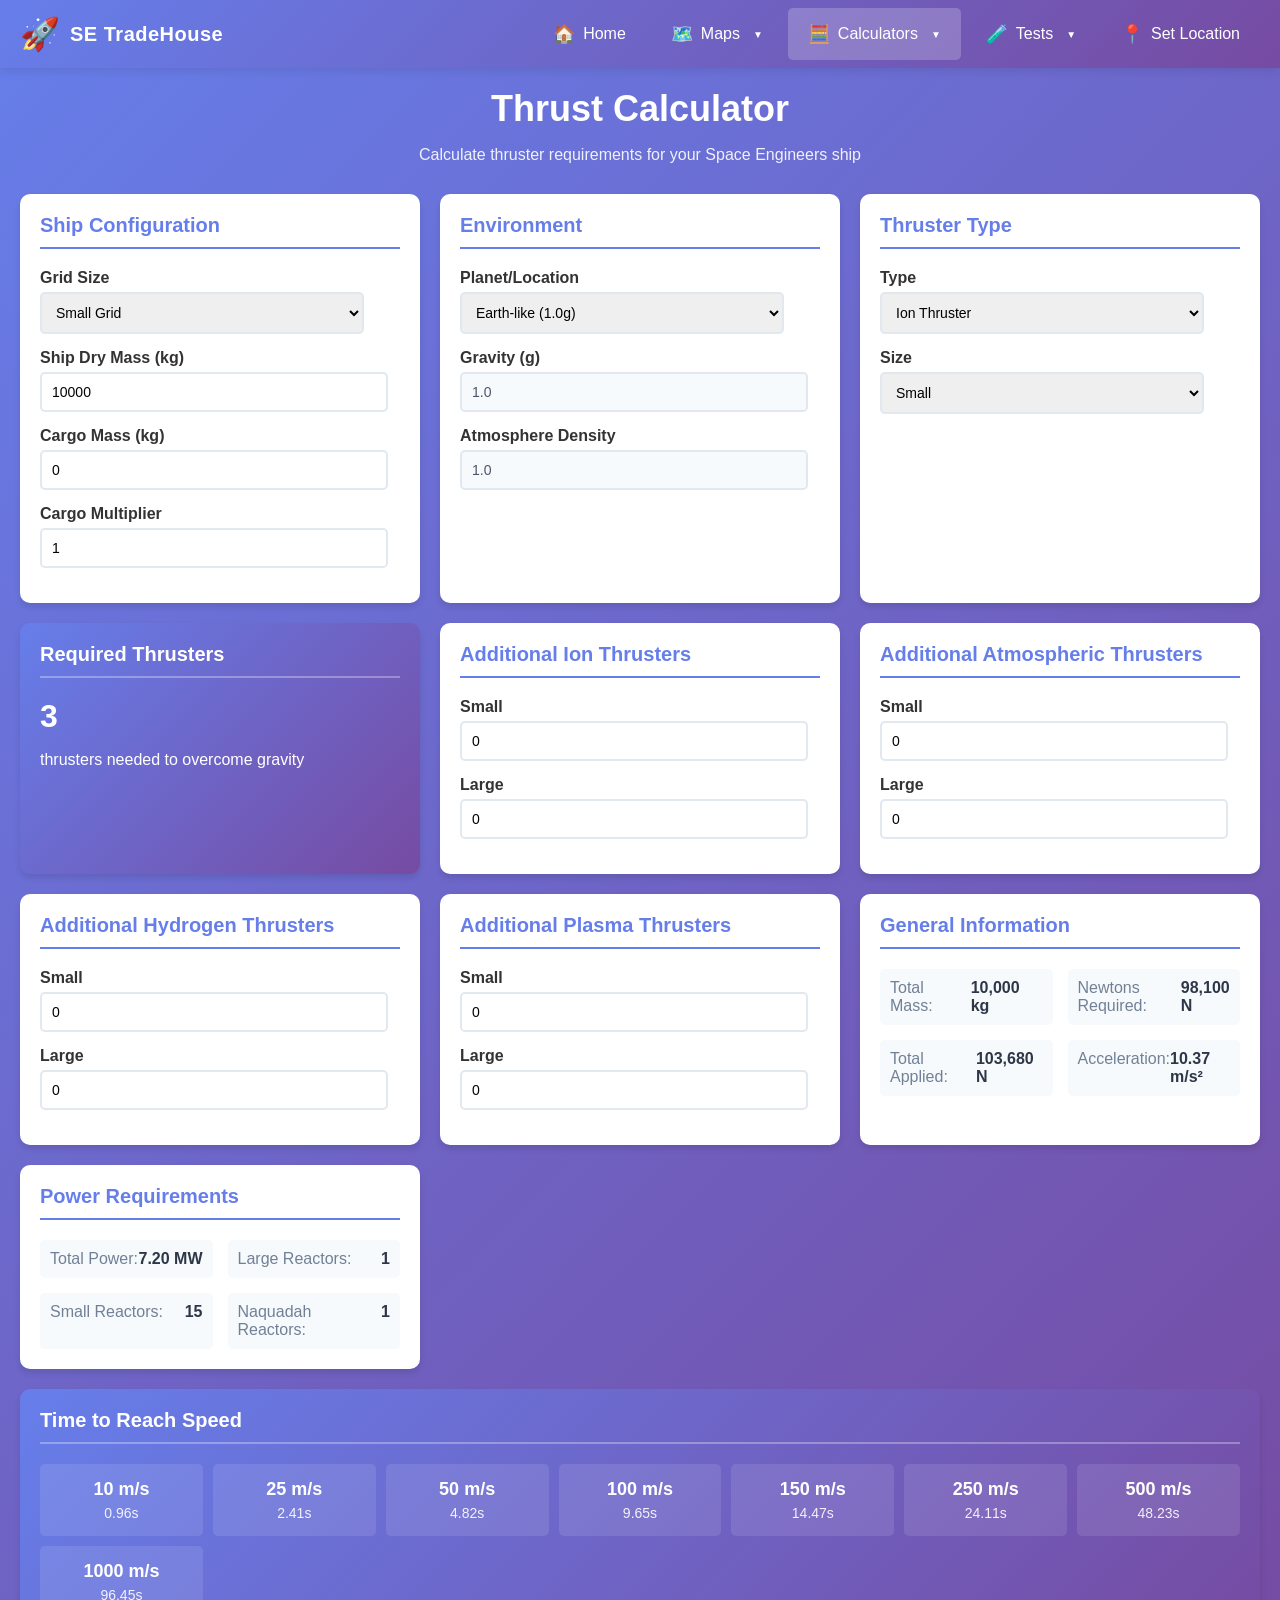
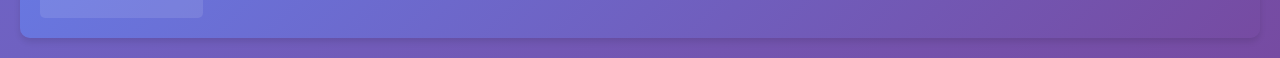
==== calculators/thrust.html @ a6f76e21 "closer to a fully working system adds thruster calculator and maps. also more unit tests and can see" ====
<!DOCTYPE html>
<html lang="en">
<head>
  <meta charset="UTF-8">
  <meta name="viewport" content="width=device-width, initial-scale=1.0">
  <title>Thrust Calculator - SE TradeHouse</title>
  <link rel="stylesheet" href="../nav.css">
  <link rel="stylesheet" href="../gpsManager.css">
  <style>
    body {
      margin: 0;
      padding: 0;
      font-family: 'Segoe UI', Tahoma, Geneva, Verdana, sans-serif;
      background: linear-gradient(135deg, #667eea 0%, #764ba2 100%);
      min-height: 100vh;
    }

    .container {
      max-width: 1400px;
      margin: 0 auto;
      padding: 20px;
    }

    .header {
      text-align: center;
      color: white;
      margin-bottom: 30px;
    }

    .header h1 {
      font-size: 36px;
      margin: 0 0 10px 0;
    }

    .header p {
      font-size: 16px;
      opacity: 0.9;
    }

    .calculator-grid {
      display: grid;
      grid-template-columns: repeat(auto-fit, minmax(350px, 1fr));
      gap: 20px;
      margin-bottom: 20px;
    }

    .card {
      background: white;
      border-radius: 10px;
      padding: 20px;
      box-shadow: 0 4px 6px rgba(0, 0, 0, 0.1);
    }

    .card h2 {
      margin: 0 0 20px 0;
      color: #667eea;
      font-size: 20px;
      border-bottom: 2px solid #667eea;
      padding-bottom: 10px;
    }

    .form-group {
      margin-bottom: 15px;
    }

    .form-group label {
      display: block;
      margin-bottom: 5px;
      font-weight: 600;
      color: #333;
    }

    .form-group input,
    .form-group select {
      width: 90%;
      padding: 10px;
      border: 2px solid #e2e8f0;
      border-radius: 5px;
      font-size: 14px;
      transition: border-color 0.3s;
    }

    .form-group input:focus,
    .form-group select:focus {
      outline: none;
      border-color: #667eea;
    }

    .form-group input[readonly] {
      background: #f7fafc;
      color: #4a5568;
    }

    .result-value {
      font-size: 24px;
      font-weight: bold;
      color: #667eea;
      margin: 10px 0;
    }

    .btn {
      width: 100%;
      padding: 12px;
      background: #667eea;
      color: white;
      border: none;
      border-radius: 5px;
      font-size: 16px;
      font-weight: 600;
      cursor: pointer;
      transition: all 0.3s;
    }

    .btn:hover {
      background: #5568d3;
      transform: translateY(-2px);
      box-shadow: 0 4px 12px rgba(102, 126, 234, 0.4);
    }

    .info-grid {
      display: grid;
      grid-template-columns: 1fr 1fr;
      gap: 15px;
    }

    .info-item {
      display: flex;
      justify-content: space-between;
      padding: 10px;
      background: #f7fafc;
      border-radius: 5px;
    }

    .info-label {
      color: #718096;
      font-weight: 500;
    }

    .info-value {
      color: #2d3748;
      font-weight: 700;
    }

    .highlight-card {
      background: linear-gradient(135deg, #667eea 0%, #764ba2 100%);
      color: white;
    }

    .highlight-card h2 {
      color: white;
      border-bottom-color: rgba(255, 255, 255, 0.3);
    }

    .highlight-card .result-value {
      color: white;
      font-size: 32px;
    }

    .time-grid {
      display: grid;
      grid-template-columns: repeat(auto-fit, minmax(150px, 1fr));
      gap: 10px;
    }

    .time-item {
      background: rgba(255, 255, 255, 0.1);
      padding: 15px;
      border-radius: 5px;
      text-align: center;
    }

    .time-speed {
      font-size: 18px;
      font-weight: bold;
      margin-bottom: 5px;
    }

    .time-value {
      font-size: 14px;
      opacity: 0.9;
    }
  </style>
</head>
<body>
  <div class="container">
    <div class="header">
      <h1>Thrust Calculator</h1>
      <p>Calculate thruster requirements for your Space Engineers ship</p>
    </div>

    <div class="calculator-grid">
      <!-- Ship Configuration -->
      <div class="card">
        <h2>Ship Configuration</h2>
        <div class="form-group">
          <label for="grid-size">Grid Size</label>
          <select id="grid-size">
            <option value="small_grid">Small Grid</option>
            <option value="large_grid">Large Grid</option>
          </select>
        </div>
        <div class="form-group">
          <label for="dry-mass">Ship Dry Mass (kg)</label>
          <input type="number" id="dry-mass" value="10000" min="0">
        </div>
        <div class="form-group">
          <label for="cargo-mass">Cargo Mass (kg)</label>
          <input type="number" id="cargo-mass" value="0" min="0">
        </div>
        <div class="form-group">
          <label for="cargo-multiplier">Cargo Multiplier</label>
          <input type="number" id="cargo-multiplier" value="1" min="0.1" step="0.1">
        </div>
      </div>

      <!-- Environment -->
      <div class="card">
        <h2>Environment</h2>
        <div class="form-group">
          <label for="planet">Planet/Location</label>
          <select id="planet">
            <option value="space">Space (0g)</option>
            <option value="earth" selected>Earth-like (1.0g)</option>
            <option value="moon">Moon (0.25g)</option>
            <option value="mars">Mars-like (0.9g)</option>
            <option value="alien">Alien (1.1g)</option>
            <option value="titan">Titan (0.26g)</option>
            <option value="europa">Europa (0.25g)</option>
          </select>
        </div>
        <div class="form-group">
          <label for="gravity">Gravity (g)</label>
          <input type="number" id="gravity" value="1.0" step="0.1" readonly>
        </div>
        <div class="form-group">
          <label for="atmosphere">Atmosphere Density</label>
          <input type="number" id="atmosphere" value="1.0" step="0.1" min="0" max="1" readonly>
        </div>
      </div>

      <!-- Thruster Selection -->
      <div class="card">
        <h2>Thruster Type</h2>
        <div class="form-group">
          <label for="thruster-type">Type</label>
          <select id="thruster-type">
            <option value="ion">Ion Thruster</option>
            <option value="atmospheric">Atmospheric Thruster</option>
            <option value="hydrogen">Hydrogen Thruster</option>
            <option value="plasma">Plasma Thruster</option>
          </select>
        </div>
        <div class="form-group">
          <label for="thruster-size">Size</label>
          <select id="thruster-size">
            <option value="small">Small</option>
            <option value="large">Large</option>
          </select>
        </div>
      </div>

      <!-- Calculated Requirements -->
      <div class="card highlight-card">
        <h2>Required Thrusters</h2>
        <div class="result-value" id="thrusters-required">0</div>
        <p>thrusters needed to overcome gravity</p>
      </div>

      <!-- Additional Thrusters -->
      <div class="card">
        <h2>Additional Ion Thrusters</h2>
        <div class="form-group">
          <label for="add-small-ion">Small</label>
          <input type="number" id="add-small-ion" value="0" min="0">
        </div>
        <div class="form-group">
          <label for="add-large-ion">Large</label>
          <input type="number" id="add-large-ion" value="0" min="0">
        </div>
      </div>

      <div class="card">
        <h2>Additional Atmospheric Thrusters</h2>
        <div class="form-group">
          <label for="add-small-atmo">Small</label>
          <input type="number" id="add-small-atmo" value="0" min="0">
        </div>
        <div class="form-group">
          <label for="add-large-atmo">Large</label>
          <input type="number" id="add-large-atmo" value="0" min="0">
        </div>
      </div>

      <div class="card">
        <h2>Additional Hydrogen Thrusters</h2>
        <div class="form-group">
          <label for="add-small-h2">Small</label>
          <input type="number" id="add-small-h2" value="0" min="0">
        </div>
        <div class="form-group">
          <label for="add-large-h2">Large</label>
          <input type="number" id="add-large-h2" value="0" min="0">
        </div>
      </div>

      <div class="card">
        <h2>Additional Plasma Thrusters</h2>
        <div class="form-group">
          <label for="add-small-plasma">Small</label>
          <input type="number" id="add-small-plasma" value="0" min="0">
        </div>
        <div class="form-group">
          <label for="add-large-plasma">Large</label>
          <input type="number" id="add-large-plasma" value="0" min="0">
        </div>
      </div>

      <!-- General Info -->
      <div class="card">
        <h2>General Information</h2>
        <div class="info-grid">
          <div class="info-item">
            <span class="info-label">Total Mass:</span>
            <span class="info-value" id="total-mass">0 kg</span>
          </div>
          <div class="info-item">
            <span class="info-label">Newtons Required:</span>
            <span class="info-value" id="newtons-required">0 N</span>
          </div>
          <div class="info-item">
            <span class="info-label">Total Applied:</span>
            <span class="info-value" id="newtons-applied">0 N</span>
          </div>
          <div class="info-item">
            <span class="info-label">Acceleration:</span>
            <span class="info-value" id="acceleration">0 m/s²</span>
          </div>
        </div>
      </div>

      <!-- Power Requirements -->
      <div class="card">
        <h2>Power Requirements</h2>
        <div class="info-grid">
          <div class="info-item">
            <span class="info-label">Total Power:</span>
            <span class="info-value" id="total-power">0 MW</span>
          </div>
          <div class="info-item">
            <span class="info-label">Large Reactors:</span>
            <span class="info-value" id="large-reactors">0</span>
          </div>
          <div class="info-item">
            <span class="info-label">Small Reactors:</span>
            <span class="info-value" id="small-reactors">0</span>
          </div>
          <div class="info-item">
            <span class="info-label">Naquadah Reactors:</span>
            <span class="info-value" id="naquadah-reactors">0</span>
          </div>
        </div>
      </div>
    </div>

    <!-- Time to Speed -->
    <div class="card highlight-card">
      <h2>Time to Reach Speed</h2>
      <div class="time-grid">
        <div class="time-item">
          <div class="time-speed">10 m/s</div>
          <div class="time-value" id="time-10">0.0s</div>
        </div>
        <div class="time-item">
          <div class="time-speed">25 m/s</div>
          <div class="time-value" id="time-25">0.0s</div>
        </div>
        <div class="time-item">
          <div class="time-speed">50 m/s</div>
          <div class="time-value" id="time-50">0.0s</div>
        </div>
        <div class="time-item">
          <div class="time-speed">100 m/s</div>
          <div class="time-value" id="time-100">0.0s</div>
        </div>
        <div class="time-item">
          <div class="time-speed">150 m/s</div>
          <div class="time-value" id="time-150">0.0s</div>
        </div>
        <div class="time-item">
          <div class="time-speed">250 m/s</div>
          <div class="time-value" id="time-250">0.0s</div>
        </div>
        <div class="time-item">
          <div class="time-speed">500 m/s</div>
          <div class="time-value" id="time-500">0.0s</div>
        </div>
        <div class="time-item">
          <div class="time-speed">1000 m/s</div>
          <div class="time-value" id="time-1000">0.0s</div>
        </div>
      </div>
    </div>
  </div>

  <script src="../gpsManager.js"></script>
  <script src="../nav.js"></script>
  <script src="thrusterData.js"></script>
  <script src="thrustCalculator.js"></script>
</body>
</html>
---- nav.css ----
/* Shared Navigation Styles */
.main-nav {
  background: linear-gradient(135deg, #667eea 0%, #764ba2 100%);
  box-shadow: 0 2px 10px rgba(0, 0, 0, 0.1);
  position: sticky;
  top: 0;
  z-index: 1000;
}

.nav-container {
  max-width: 1400px;
  margin: 0 auto;
  display: flex;
  align-items: center;
  justify-content: space-between;
  padding: 0 20px;
}

.nav-brand a {
  display: flex;
  align-items: center;
  gap: 10px;
  text-decoration: none;
  color: white;
  font-size: 24px;
  font-weight: bold;
  padding: 15px 0;
}

.brand-icon {
  font-size: 32px;
}

.brand-text {
  font-size: 20px;
  letter-spacing: 0.5px;
}

.nav-links {
  display: flex;
  list-style: none;
  margin: 0;
  padding: 0;
  gap: 5px;
}

.nav-item {
  position: relative;
}

.nav-link {
  display: flex;
  align-items: center;
  gap: 8px;
  padding: 15px 20px;
  color: white;
  text-decoration: none;
  font-weight: 500;
  transition: all 0.3s ease;
  border-radius: 5px;
}

.nav-icon {
  font-size: 18px;
}

.nav-link:hover {
  background: rgba(255, 255, 255, 0.1);
}

.nav-item.active .nav-link {
  background: rgba(255, 255, 255, 0.2);
}

.dropdown-arrow {
  font-size: 10px;
  margin-left: 5px;
  transition: transform 0.3s ease;
}

.dropdown {
  position: relative;
}

.dropdown-menu {
  position: absolute;
  top: 100%;
  left: 0;
  background: white;
  box-shadow: 0 4px 12px rgba(0, 0, 0, 0.15);
  border-radius: 5px;
  list-style: none;
  margin: 0;
  padding: 10px 0;
  min-width: 200px;
  opacity: 0;
  visibility: hidden;
  transform: translateY(-10px);
  transition: all 0.3s ease;
}

.dropdown.show .dropdown-menu,
.dropdown:hover .dropdown-menu {
  opacity: 1;
  visibility: visible;
  transform: translateY(0);
}

.dropdown.show .dropdown-arrow {
  transform: rotate(180deg);
}

.dropdown-menu li {
  margin: 0;
}

.dropdown-menu a {
  display: block;
  padding: 10px 20px;
  color: #333;
  text-decoration: none;
  transition: all 0.2s ease;
}

.dropdown-menu a:hover {
  background: #f0f0f0;
  color: #667eea;
  padding-left: 25px;
}

.dropdown-menu a.active {
  background: #667eea;
  color: white;
  font-weight: 600;
}

/* Mobile Responsive */
@media (max-width: 768px) {
  .nav-container {
    flex-direction: column;
    align-items: stretch;
  }

  .nav-brand {
    text-align: center;
  }

  .nav-links {
    flex-direction: column;
    gap: 0;
  }

  .nav-item {
    width: 100%;
  }

  .nav-link {
    justify-content: space-between;
  }

  .dropdown-menu {
    position: static;
    opacity: 1;
    visibility: visible;
    transform: none;
    box-shadow: none;
    background: rgba(255, 255, 255, 0.05);
    margin: 0 10px;
    max-height: 0;
    overflow: hidden;
    transition: max-height 0.3s ease, padding 0.3s ease;
    padding: 0;
  }

  .dropdown.show .dropdown-menu {
    max-height: 500px;
    padding: 10px 0;
  }

  .dropdown-menu a {
    color: white;
    padding-left: 40px;
  }

  .dropdown-menu a:hover {
    background: rgba(255, 255, 255, 0.1);
    padding-left: 45px;
  }

  .dropdown-menu a.active {
    background: rgba(255, 255, 255, 0.2);
  }
}
---- gpsManager.css ----
/* GPS Manager Styles */

/* Modal */
.gps-modal {
  position: fixed;
  top: 0;
  left: 0;
  width: 100%;
  height: 100%;
  z-index: 10000;
  opacity: 0;
  transition: opacity 0.3s ease;
}

.gps-modal.show {
  opacity: 1;
}

.gps-modal.closing {
  opacity: 0;
}

.gps-modal-overlay {
  position: absolute;
  top: 0;
  left: 0;
  width: 100%;
  height: 100%;
  background: rgba(0, 0, 0, 0.7);
  backdrop-filter: blur(4px);
}

.gps-modal-content {
  position: absolute;
  top: 50%;
  left: 50%;
  transform: translate(-50%, -50%);
  background: white;
  border-radius: 15px;
  box-shadow: 0 20px 60px rgba(0, 0, 0, 0.3);
  max-width: 600px;
  width: 90%;
  max-height: 90vh;
  overflow-y: auto;
}

.gps-modal-header {
  display: flex;
  justify-content: space-between;
  align-items: center;
  padding: 20px 25px;
  border-bottom: 2px solid #e2e8f0;
  background: linear-gradient(135deg, #667eea 0%, #764ba2 100%);
  color: white;
  border-radius: 15px 15px 0 0;
}

.gps-modal-header h2 {
  margin: 0;
  font-size: 24px;
}

.gps-modal-close {
  background: none;
  border: none;
  font-size: 32px;
  color: white;
  cursor: pointer;
  padding: 0;
  width: 40px;
  height: 40px;
  display: flex;
  align-items: center;
  justify-content: center;
  border-radius: 50%;
  transition: all 0.3s ease;
}

.gps-modal-close:hover {
  background: rgba(255, 255, 255, 0.2);
  transform: rotate(90deg);
}

.gps-modal-body {
  padding: 25px;
}

.gps-help-text {
  color: #718096;
  font-size: 14px;
  line-height: 1.6;
  margin-bottom: 20px;
  padding: 15px;
  background: #f7fafc;
  border-left: 4px solid #667eea;
  border-radius: 5px;
}

.gps-form-group {
  margin-bottom: 20px;
}

.gps-form-group label {
  display: block;
  margin-bottom: 8px;
  font-weight: 600;
  color: #2d3748;
  font-size: 14px;
}

.gps-form-group input {
  width: 100%;
  padding: 12px 15px;
  border: 2px solid #e2e8f0;
  border-radius: 8px;
  font-size: 14px;
  font-family: 'Courier New', monospace;
  transition: all 0.3s ease;
}

.gps-form-group input:focus {
  outline: none;
  border-color: #667eea;
  box-shadow: 0 0 0 3px rgba(102, 126, 234, 0.1);
}

.gps-form-group small {
  display: block;
  margin-top: 5px;
  color: #a0aec0;
  font-size: 12px;
}

.gps-current {
  margin: 20px 0;
  padding: 15px;
  background: #f0fff4;
  border: 2px solid #48bb78;
  border-radius: 8px;
}

.gps-current h3 {
  margin: 0 0 15px 0;
  color: #22543d;
  font-size: 16px;
}

.gps-info {
  display: grid;
  gap: 10px;
}

.gps-info-row {
  display: flex;
  justify-content: space-between;
  padding: 8px 12px;
  background: white;
  border-radius: 5px;
}

.gps-label {
  color: #718096;
  font-weight: 500;
}

.gps-value {
  color: #2d3748;
  font-weight: 700;
  font-family: 'Courier New', monospace;
}

.gps-modal-actions {
  display: flex;
  gap: 10px;
  margin-top: 25px;
}

.gps-modal-actions .btn {
  flex: 1;
  padding: 12px 20px;
  border: none;
  border-radius: 8px;
  font-size: 14px;
  font-weight: 600;
  cursor: pointer;
  transition: all 0.3s ease;
}

.gps-modal-actions .btn-primary {
  background: linear-gradient(135deg, #667eea 0%, #764ba2 100%);
  color: white;
}

.gps-modal-actions .btn-primary:hover {
  transform: translateY(-2px);
  box-shadow: 0 4px 12px rgba(102, 126, 234, 0.4);
}

.gps-modal-actions .btn-secondary {
  background: #e2e8f0;
  color: #2d3748;
}

.gps-modal-actions .btn-secondary:hover {
  background: #cbd5e0;
}

.gps-error {
  margin-top: 15px;
  padding: 12px 15px;
  background: #fff5f5;
  border: 2px solid #fc8181;
  border-radius: 8px;
  color: #c53030;
  font-size: 14px;
}

.gps-error.hidden {
  display: none;
}

/* Notification */
.gps-notification {
  position: fixed;
  top: 80px;
  right: -400px;
  background: white;
  padding: 15px 20px;
  border-radius: 8px;
  box-shadow: 0 4px 12px rgba(0, 0, 0, 0.15);
  z-index: 10001;
  transition: right 0.3s ease;
  min-width: 300px;
  border-left: 4px solid #667eea;
}

.gps-notification.show {
  right: 20px;
}

.gps-notification-success {
  border-left-color: #48bb78;
  background: #f0fff4;
  color: #22543d;
}

.gps-notification-info {
  border-left-color: #4299e1;
  background: #ebf8ff;
  color: #2c5282;
}

.gps-notification-error {
  border-left-color: #f56565;
  background: #fff5f5;
  color: #c53030;
}

/* GPS Nav Button Highlight */
.gps-nav-item .nav-link {
  position: relative;
}

.gps-nav-item .nav-link::after {
  content: '';
  position: absolute;
  top: 50%;
  right: 10px;
  transform: translateY(-50%);
  width: 8px;
  height: 8px;
  background: #48bb78;
  border-radius: 50%;
  opacity: 0;
  transition: opacity 0.3s ease;
}

.gps-nav-item.has-gps .nav-link::after {
  opacity: 1;
}

/* Mobile Responsive */
@media (max-width: 768px) {
  .gps-modal-content {
    width: 95%;
    max-height: 95vh;
  }

  .gps-modal-header h2 {
    font-size: 20px;
  }

  .gps-modal-actions {
    flex-direction: column;
  }

  .gps-notification {
    min-width: auto;
    left: 20px;
    right: 20px;
    top: 70px;
  }

  .gps-notification.show {
    right: 20px;
  }
}
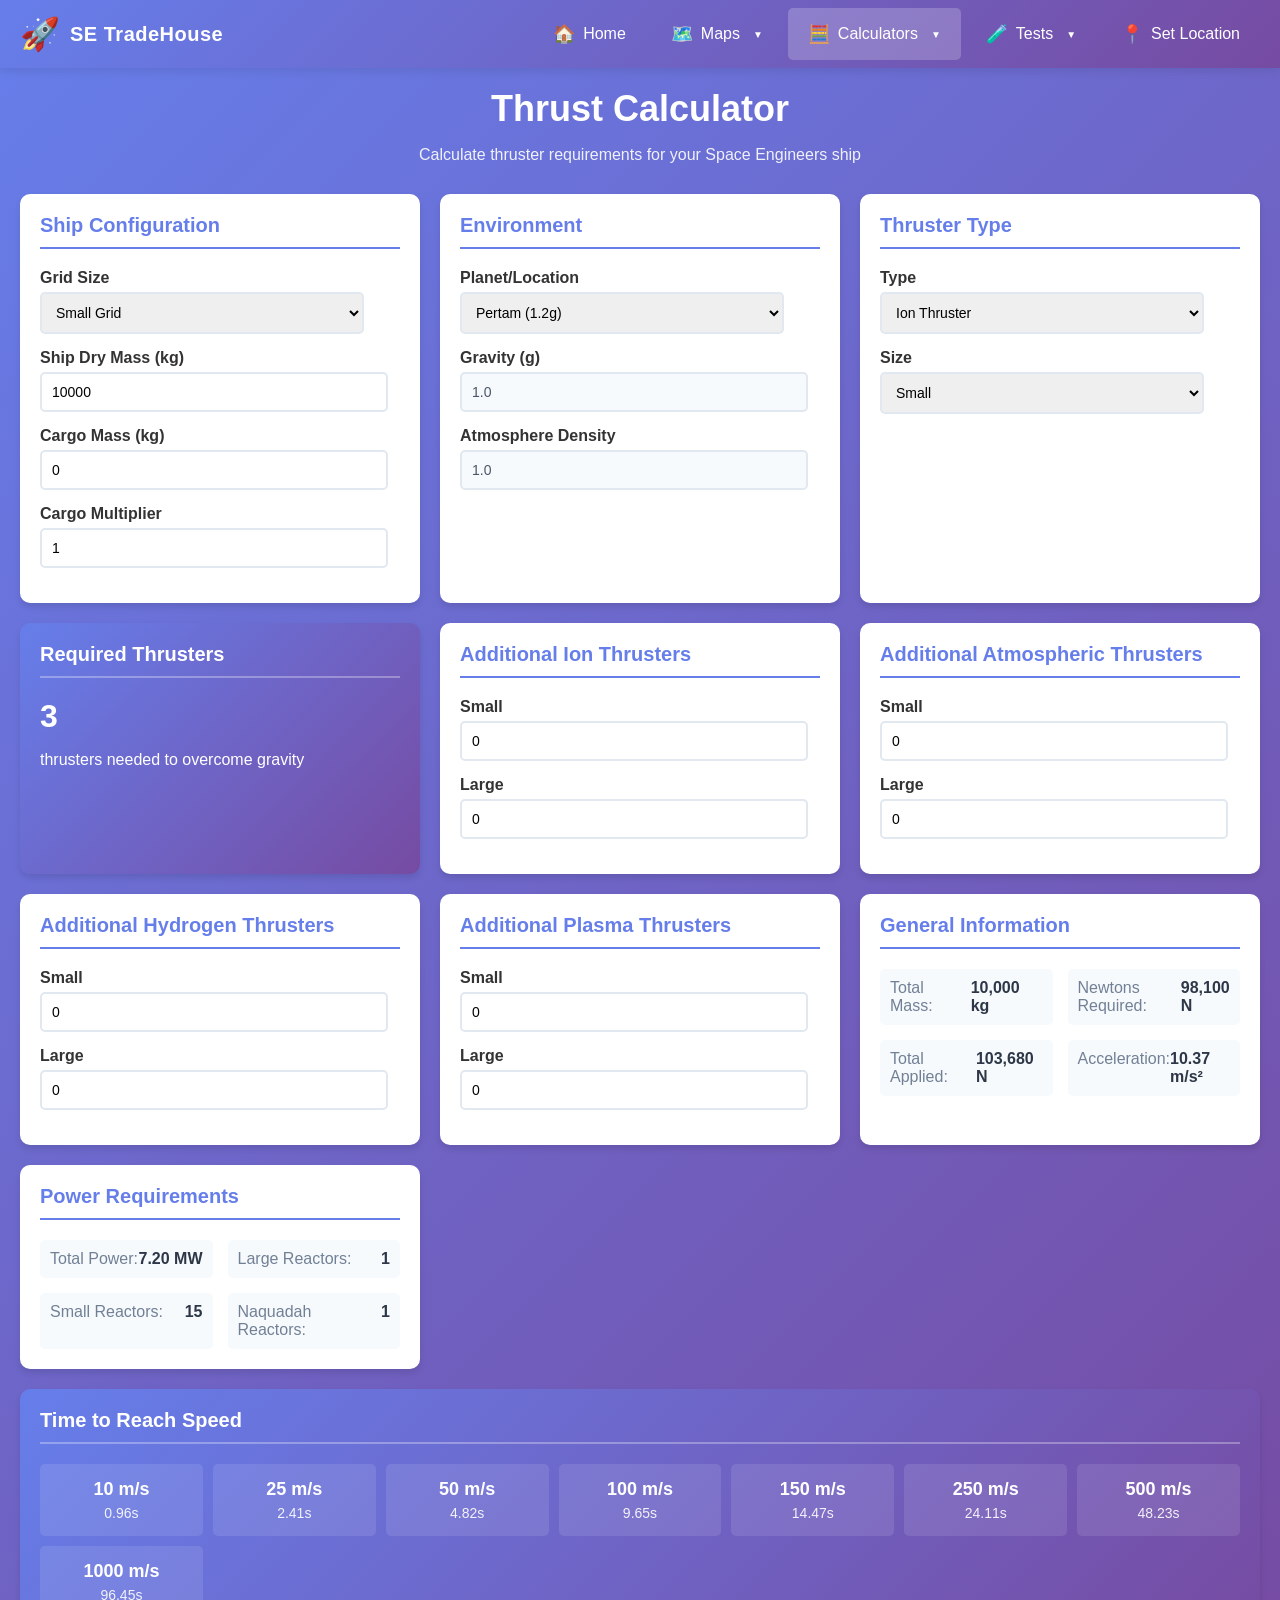
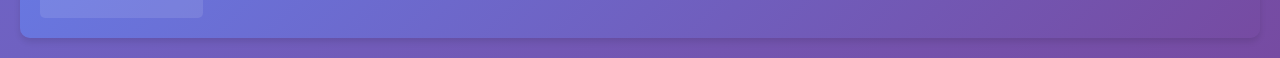
==== commit 4f19e7b5: "trying to move to the new server for planets" ====
--- a/calculators/thrust.html
+++ b/calculators/thrust.html
@@ -402,6 +402,8 @@
     </div>
   </div>
 
+  <script src="../config.js"></script>
+  <script src="../planetDataLoader.js"></script>
   <script src="../gpsManager.js"></script>
   <script src="../nav.js"></script>
   <script src="thrusterData.js"></script>
